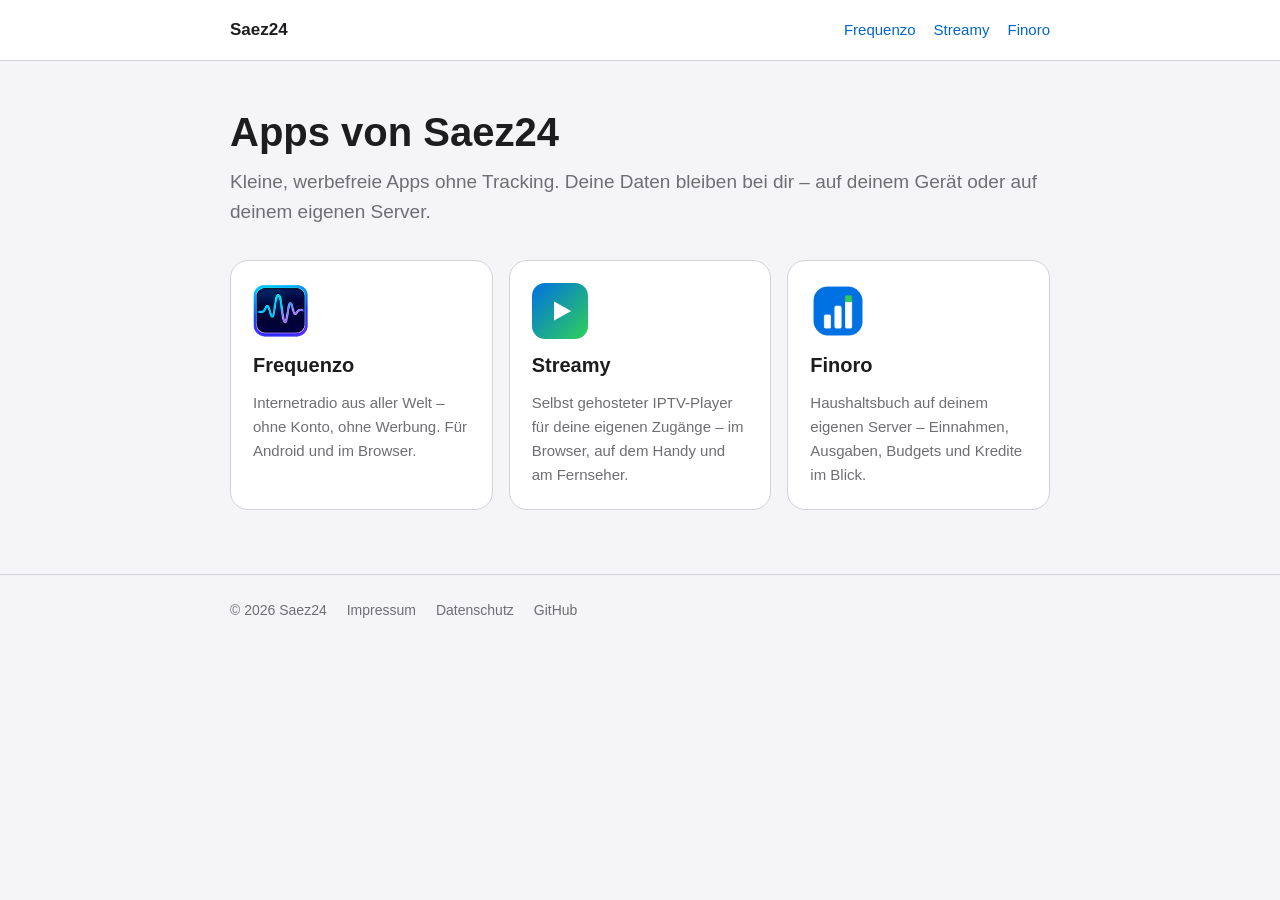
==== index.html @ 56d52c84 "feat: Website mit Frequenzo, Streamy und Finoro Startseite, App-Seiten, Datenschutz (Frequenzo volls" ====
<!doctype html>
<html lang="de">
<head>
  <meta charset="utf-8">
  <meta name="viewport" content="width=device-width, initial-scale=1">
  <title>Saez24 – Apps</title>
  <meta name="description" content="Frequenzo, Streamy und Finoro – Apps von Saez24: Infos, Downloads und Datenschutz.">
  <link rel="stylesheet" href="/assets/style.css">
</head>
<body>
  <header class="site">
    <div class="wrap">
      <a class="brand" href="/">Saez24</a>
      <nav><a href="/frequenzo/">Frequenzo</a><a href="/streamy/">Streamy</a><a href="/finoro/">Finoro</a></nav>
    </div>
  </header>
  <main>
    <div class="wrap">
      <h1>Apps von Saez24</h1>
      <p class="lead">Kleine, werbefreie Apps ohne Tracking. Deine Daten bleiben bei dir –
        auf deinem Gerät oder auf deinem eigenen Server.</p>
      <div class="apps">
        <a class="card" href="/frequenzo/">
          <img src="/assets/frequenzo.png" alt="">
          <h2>Frequenzo</h2>
          <p>Internetradio aus aller Welt – ohne Konto, ohne Werbung. Für Android und im Browser.</p>
        </a>
        <a class="card" href="/streamy/">
          <img src="/assets/streamy.png" alt="">
          <h2>Streamy</h2>
          <p>Selbst gehosteter IPTV-Player für deine eigenen Zugänge – im Browser, auf dem Handy und am Fernseher.</p>
        </a>
        <a class="card" href="/finoro/">
          <img src="/assets/finoro.png" alt="">
          <h2>Finoro</h2>
          <p>Haushaltsbuch auf deinem eigenen Server – Einnahmen, Ausgaben, Budgets und Kredite im Blick.</p>
        </a>
      </div>
    </div>
  </main>
  <footer class="site">
    <div class="wrap">
      <span>© 2026 Saez24</span>
      <a href="/impressum.html">Impressum</a>
      <a href="/datenschutz.html">Datenschutz</a>
      <a href="https://github.com/Saez24">GitHub</a>
    </div>
  </footer>
</body>
</html>
---- assets/style.css ----
/* saez24.github.io — gemeinsames Layout. Keine externen Schriften oder Skripte:
   Systemschrift, alles lokal (siehe datenschutz.html). */

:root {
  color-scheme: light dark;
  --bg: #f5f5f7;
  --surface: #ffffff;
  --text: #1d1d1f;
  --muted: #6e6e73;
  --border: #d2d2d7;
  --accent: #0066cc;
  --radius: 18px;
}

@media (prefers-color-scheme: dark) {
  :root {
    --bg: #0e0e12;
    --surface: #1c1c21;
    --text: #f5f5f7;
    --muted: #a1a1a6;
    --border: #2e2e35;
    --accent: #4da3ff;
  }
}

* { box-sizing: border-box; }

html { -webkit-text-size-adjust: 100%; }

body {
  margin: 0;
  background: var(--bg);
  color: var(--text);
  font: 17px/1.6 -apple-system, BlinkMacSystemFont, "Segoe UI", Roboto, "Helvetica Neue", Arial, sans-serif;
}

a { color: var(--accent); text-decoration: none; }
a:hover { text-decoration: underline; }

.wrap { max-width: 860px; margin: 0 auto; padding: 0 20px; }

header.site {
  border-bottom: 1px solid var(--border);
  background: var(--surface);
}
header.site .wrap {
  display: flex;
  align-items: center;
  justify-content: space-between;
  gap: 16px;
  min-height: 60px;
}
header.site .brand { font-weight: 650; color: var(--text); }
header.site nav { display: flex; gap: 18px; flex-wrap: wrap; font-size: 15px; }

main { padding: 48px 0 64px; }

h1 { font-size: clamp(28px, 6vw, 40px); line-height: 1.15; margin: 0 0 12px; }
h2 { font-size: 22px; margin: 40px 0 8px; }
h3 { font-size: 18px; margin: 28px 0 6px; }
p.lead { font-size: 19px; color: var(--muted); margin: 0 0 32px; }
.muted { color: var(--muted); }
code { font-size: 0.9em; background: var(--surface); border: 1px solid var(--border); border-radius: 6px; padding: 0.05em 0.35em; }

/* App-Kacheln auf der Startseite */
.apps { display: grid; grid-template-columns: repeat(auto-fit, minmax(240px, 1fr)); gap: 16px; }
.card {
  display: flex;
  flex-direction: column;
  gap: 10px;
  padding: 22px;
  background: var(--surface);
  border: 1px solid var(--border);
  border-radius: var(--radius);
  color: var(--text);
}
a.card:hover { text-decoration: none; border-color: var(--accent); }
.card img { width: 56px; height: 56px; border-radius: 13px; }
.card h2 { margin: 0; font-size: 20px; }
.card p { margin: 0; color: var(--muted); font-size: 15px; }

/* Kopf einer App-Seite */
.app-head { display: flex; align-items: center; gap: 18px; margin-bottom: 8px; }
.app-head img { width: 72px; height: 72px; border-radius: 16px; flex: none; }
.app-head h1 { margin: 0; }

.button {
  display: inline-block;
  padding: 10px 20px;
  border-radius: 999px;
  background: var(--accent);
  color: #fff;
  font-weight: 600;
}
.button:hover { text-decoration: none; opacity: 0.9; }
.actions { display: flex; flex-wrap: wrap; gap: 12px 20px; align-items: center; margin: 8px 0 32px; }

ul { padding-left: 1.3em; }
li { margin: 4px 0; }

.note {
  padding: 14px 18px;
  background: var(--surface);
  border: 1px solid var(--border);
  border-left: 4px solid var(--accent);
  border-radius: 10px;
  margin: 24px 0;
}

/* Rechtstexte: DE/EN untereinander */
.legal { max-width: 720px; }
.legal section + section { margin-top: 56px; padding-top: 32px; border-top: 1px solid var(--border); }
.lang { font-size: 13px; letter-spacing: 0.06em; text-transform: uppercase; color: var(--muted); }

footer.site { border-top: 1px solid var(--border); padding: 24px 0 40px; font-size: 14px; color: var(--muted); }
footer.site .wrap { display: flex; flex-wrap: wrap; gap: 8px 20px; }
footer.site a { color: var(--muted); }
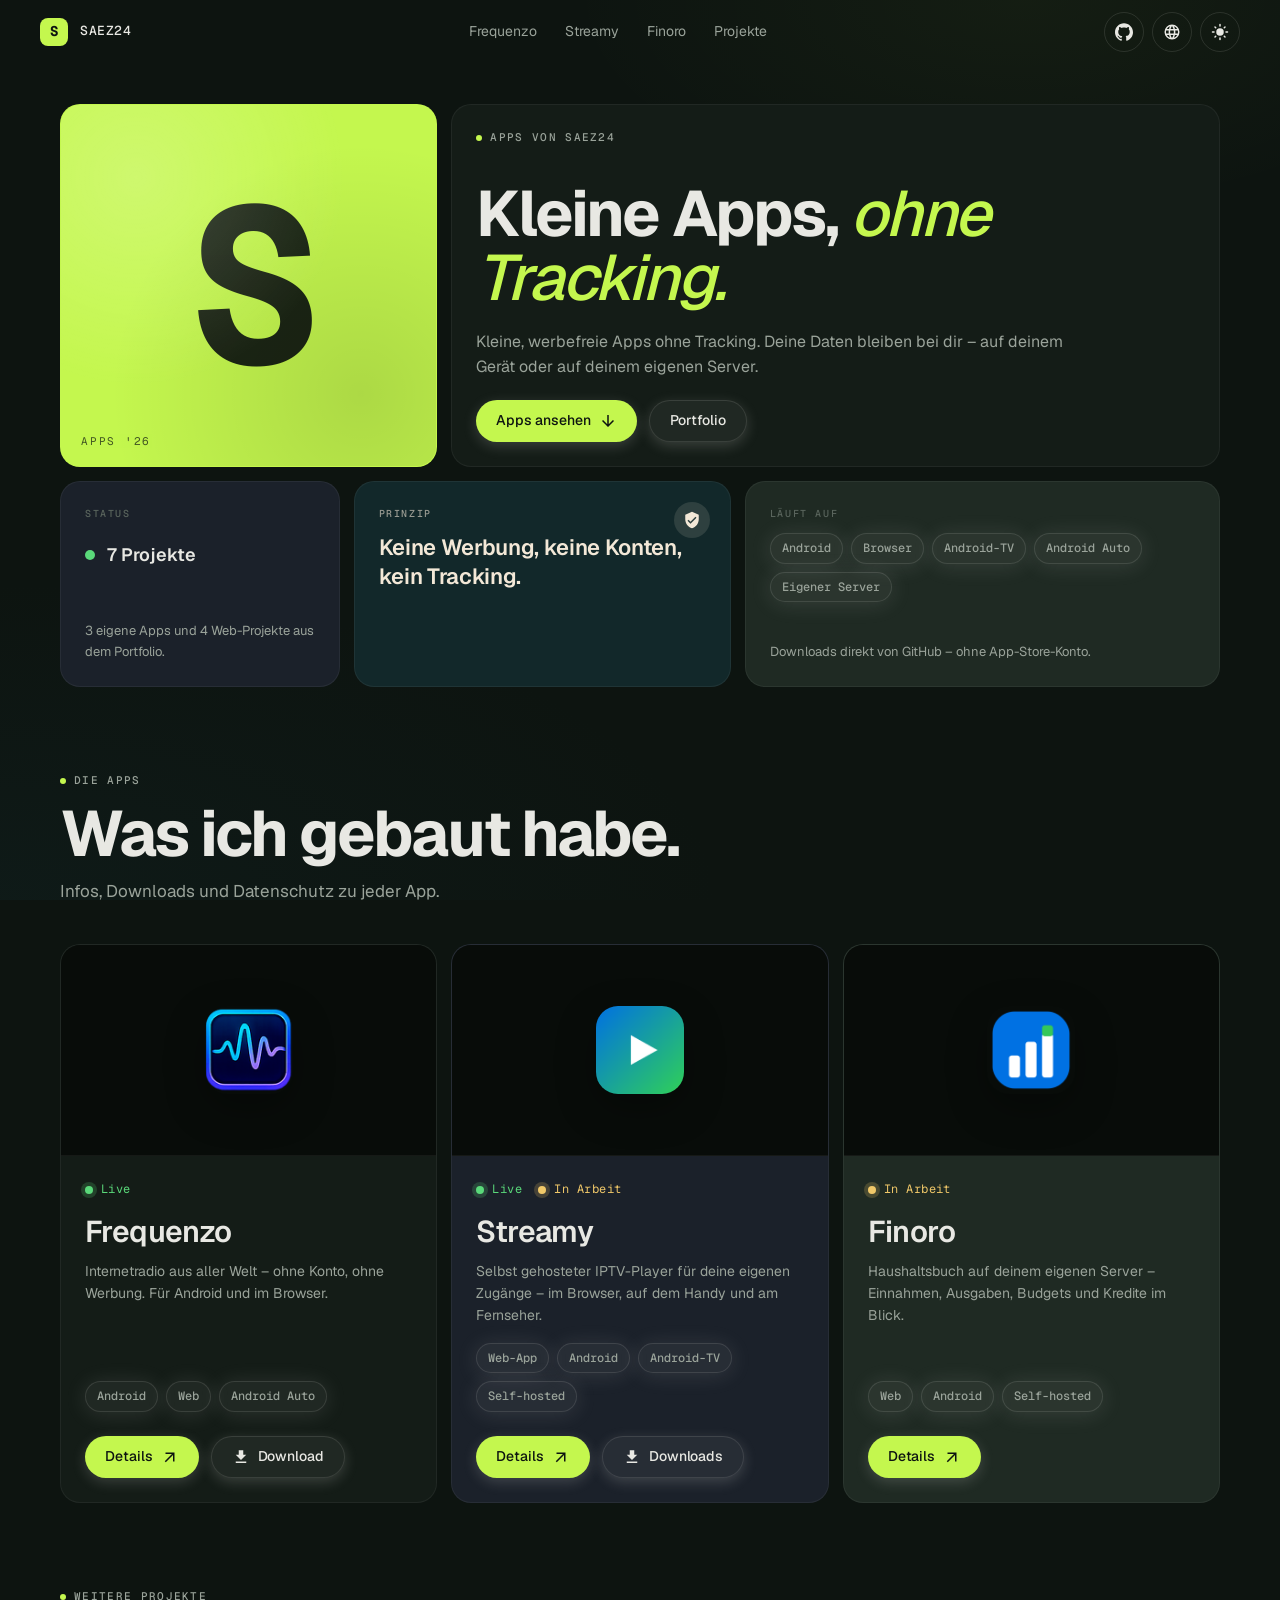
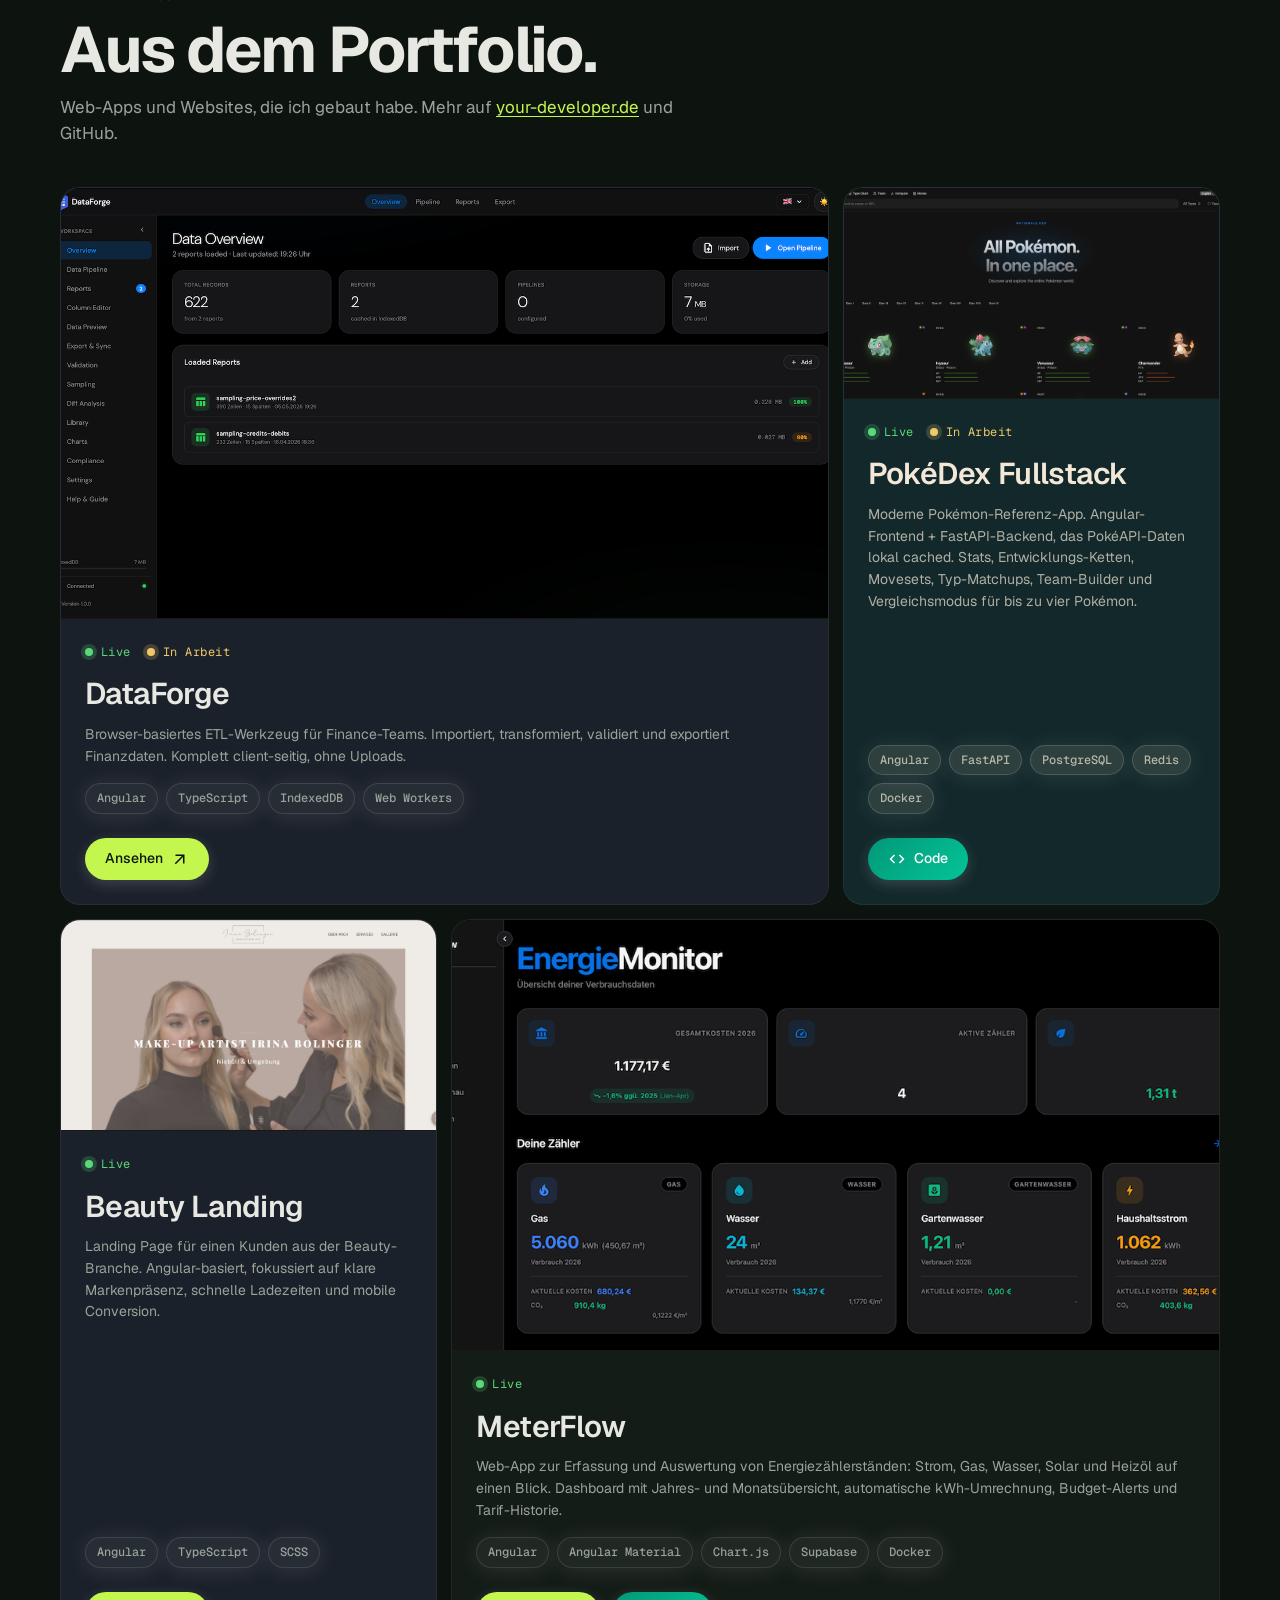
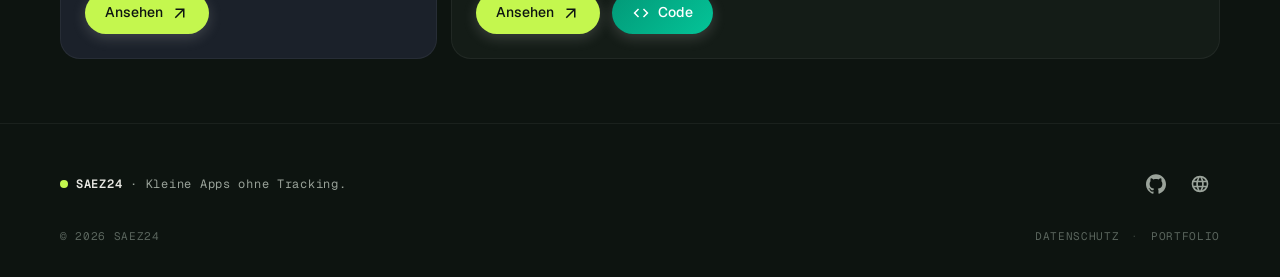
==== commit 94b09744: "feat: Design und Aufbau aus dem Portfolio übernehmen - style.css als Port des Portfolio-Designs (Ben" ====
--- a/index.html
+++ b/index.html
@@ -4,46 +4,202 @@
   <meta charset="utf-8">
   <meta name="viewport" content="width=device-width, initial-scale=1">
   <title>Saez24 – Apps</title>
-  <meta name="description" content="Frequenzo, Streamy und Finoro – Apps von Saez24: Infos, Downloads und Datenschutz.">
+  <meta name="description" content="Frequenzo, Streamy und Finoro – Apps von Saez24: Infos, Downloads und Datenschutz. Dazu weitere Projekte aus dem Portfolio.">
+  <meta name="theme-color" content="#0d1410">
+  <link rel="preload" href="/assets/fonts/geist-variable.woff2" as="font" type="font/woff2" crossorigin>
   <link rel="stylesheet" href="/assets/style.css">
+  <script src="/assets/site.js"></script>
 </head>
 <body>
-  <header class="site">
-    <div class="wrap">
-      <a class="brand" href="/">Saez24</a>
-      <nav><a href="/frequenzo/">Frequenzo</a><a href="/streamy/">Streamy</a><a href="/finoro/">Finoro</a></nav>
+  <a class="skip-link" href="#main">Zum Inhalt springen</a>
+  <nav class="nav" aria-label="Hauptnavigation">
+    <div class="nav__inner">
+      <a class="nav__logo" href="/" aria-label="Saez24, Startseite">
+        <span class="nav__logo-mark" aria-hidden="true">S</span>
+        <span class="nav__logo-text">Saez24</span>
+      </a>
+      <div class="nav__links"><a class="nav__link" href="/frequenzo/">Frequenzo</a><a class="nav__link" href="/streamy/">Streamy</a><a class="nav__link" href="/finoro/">Finoro</a><a class="nav__link" href="/#projekte">Projekte</a></div>
+      <div class="nav__actions">
+        <a class="nav__icon-btn nav__ext" href="https://github.com/Saez24" aria-label="GitHub" title="GitHub"><svg class="icon" viewBox="0 0 24 24" aria-hidden="true"><path d="M12 .297c-6.63 0-12 5.373-12 12 0 5.303 3.438 9.8 8.205 11.385.6.113.82-.258.82-.577 0-.285-.01-1.04-.015-2.04-3.338.724-4.042-1.61-4.042-1.61-.546-1.387-1.333-1.756-1.333-1.756-1.089-.745.083-.729.083-.729 1.205.084 1.838 1.236 1.838 1.236 1.07 1.835 2.809 1.305 3.495.998.108-.776.417-1.305.76-1.605-2.665-.3-5.466-1.332-5.466-5.93 0-1.31.467-2.38 1.235-3.22-.135-.303-.54-1.523.105-3.176 0 0 1.005-.322 3.3 1.23.96-.267 1.98-.4 3-.405 1.02.005 2.04.138 3 .405 2.28-1.552 3.285-1.23 3.285-1.23.645 1.653.24 2.873.12 3.176.765.84 1.23 1.91 1.23 3.22 0 4.61-2.805 5.625-5.475 5.92.42.36.81 1.096.81 2.22 0 1.606-.015 2.896-.015 3.286 0 .315.21.69.825.57C20.565 22.092 24 17.592 24 12.297c0-6.627-5.373-12-12-12"/></svg></a>
+        <a class="nav__icon-btn nav__ext" href="https://your-developer.de/" aria-label="Portfolio" title="Portfolio"><svg class="icon" viewBox="0 0 24 24" aria-hidden="true"><path d="M12 2a10 10 0 1 0 0 20 10 10 0 0 0 0-20zm6.93 6h-2.95a15.65 15.65 0 0 0-1.38-3.56A8.03 8.03 0 0 1 18.93 8zM12 4.04c.83 1.2 1.48 2.53 1.91 3.96h-3.82c.43-1.43 1.08-2.76 1.91-3.96zM4.26 14A8.2 8.2 0 0 1 4 12c0-.69.1-1.36.26-2h3.38a16.5 16.5 0 0 0 0 4H4.26zm.82 2h2.95c.32 1.25.78 2.45 1.38 3.56A7.99 7.99 0 0 1 5.08 16zm2.95-8H5.08a7.99 7.99 0 0 1 4.33-3.56A15.65 15.65 0 0 0 8.03 8zM12 19.96c-.83-1.2-1.48-2.53-1.91-3.96h3.82c-.43 1.43-1.08 2.76-1.91 3.96zM14.34 14H9.66a14.7 14.7 0 0 1 0-4h4.68a14.7 14.7 0 0 1 0 4zm.25 5.56c.6-1.11 1.06-2.31 1.38-3.56h2.95a8.03 8.03 0 0 1-4.33 3.56zM16.36 14a16.5 16.5 0 0 0 0-4h3.38a8.2 8.2 0 0 1 0 4h-3.38z"/></svg></a>
+        <button class="nav__icon-btn nav__theme" type="button" aria-label="Design wechseln"><svg class="icon icon--sun" viewBox="0 0 24 24" aria-hidden="true"><path d="M12 7a5 5 0 1 0 0 10 5 5 0 0 0 0-10zM2 13h2a1 1 0 0 0 0-2H2a1 1 0 0 0 0 2zm18 0h2a1 1 0 0 0 0-2h-2a1 1 0 0 0 0 2zM11 2v2a1 1 0 0 0 2 0V2a1 1 0 0 0-2 0zm0 18v2a1 1 0 0 0 2 0v-2a1 1 0 0 0-2 0zM5.99 4.58a1 1 0 0 0-1.41 1.41l1.06 1.06a1 1 0 0 0 1.41-1.41L5.99 4.58zm12.37 12.37a1 1 0 0 0-1.41 1.41l1.06 1.06a1 1 0 0 0 1.41-1.41l-1.06-1.06zm1.06-10.96a1 1 0 0 0-1.41-1.41l-1.06 1.06a1 1 0 0 0 1.41 1.41l1.06-1.06zM7.05 18.36a1 1 0 0 0-1.41-1.41l-1.06 1.06a1 1 0 0 0 1.41 1.41l1.06-1.06z"/></svg><svg class="icon icon--moon" viewBox="0 0 24 24" aria-hidden="true"><path d="M12 3a9 9 0 1 0 9 9c0-.46-.04-.92-.1-1.36a5.39 5.39 0 0 1-4.4 2.26 5.4 5.4 0 0 1-3.14-9.8c-.44-.06-.9-.1-1.36-.1z"/></svg></button>
+        <button class="nav__icon-btn nav__hamburger" type="button" aria-label="Navigation öffnen" aria-expanded="false" aria-controls="nav-drawer"><svg class="icon icon--menu" viewBox="0 0 24 24" aria-hidden="true"><path d="M3 18h18v-2H3v2zm0-5h18v-2H3v2zm0-7v2h18V6H3z"/></svg><svg class="icon icon--close" viewBox="0 0 24 24" aria-hidden="true"><path d="M19 6.41 17.59 5 12 10.59 6.41 5 5 6.41 10.59 12 5 17.59 6.41 19 12 13.41 17.59 19 19 17.59 13.41 12z"/></svg></button>
+      </div>
     </div>
-  </header>
-  <main>
-    <div class="wrap">
-      <h1>Apps von Saez24</h1>
-      <p class="lead">Kleine, werbefreie Apps ohne Tracking. Deine Daten bleiben bei dir –
-        auf deinem Gerät oder auf deinem eigenen Server.</p>
-      <div class="apps">
-        <a class="card" href="/frequenzo/">
-          <img src="/assets/frequenzo.png" alt="">
-          <h2>Frequenzo</h2>
-          <p>Internetradio aus aller Welt – ohne Konto, ohne Werbung. Für Android und im Browser.</p>
-        </a>
-        <a class="card" href="/streamy/">
-          <img src="/assets/streamy.png" alt="">
-          <h2>Streamy</h2>
-          <p>Selbst gehosteter IPTV-Player für deine eigenen Zugänge – im Browser, auf dem Handy und am Fernseher.</p>
-        </a>
-        <a class="card" href="/finoro/">
-          <img src="/assets/finoro.png" alt="">
-          <h2>Finoro</h2>
-          <p>Haushaltsbuch auf deinem eigenen Server – Einnahmen, Ausgaben, Budgets und Kredite im Blick.</p>
-        </a>
-      </div>
+    <div class="nav__drawer" id="nav-drawer" hidden>
+      <a class="nav__link" href="/frequenzo/">Frequenzo</a><a class="nav__link" href="/streamy/">Streamy</a><a class="nav__link" href="/finoro/">Finoro</a><a class="nav__link" href="/#projekte">Projekte</a>
+      <a class="nav__link" href="https://github.com/Saez24">GitHub</a>
+      <a class="nav__link" href="https://your-developer.de/">Portfolio</a>
     </div>
+  </nav>
+  <main id="main">
+    <section class="page" aria-label="Einleitung">
+      <div class="container">
+        <div class="bento hero__bento">
+          <article class="tile tile--accent hero-avatar col-4 row-3" aria-hidden="true">
+            <div class="hero-avatar__mark">S</div>
+            <div class="hero-avatar__corner">Apps '26</div>
+          </article>
+          <article class="tile hero-intro col-8 row-3">
+            <span class="eyebrow">Apps von Saez24</span>
+            <h1 class="display hero-intro__title">Kleine Apps, <span class="hero-intro__accent">ohne Tracking.</span></h1>
+            <p class="hero-intro__sub">Kleine, werbefreie Apps ohne Tracking. Deine Daten bleiben bei dir –
+              auf deinem Gerät oder auf deinem eigenen Server.</p>
+            <div class="actions">
+              <a class="btn btn--primary" href="#apps">Apps ansehen<svg class="icon" viewBox="0 0 24 24" aria-hidden="true"><path d="M20 12l-1.41-1.41L13 16.17V4h-2v12.17l-5.58-5.59L4 12l8 8 8-8z"/></svg></a>
+              <a class="btn btn--ghost" href="https://your-developer.de/">Portfolio</a>
+            </div>
+          </article>
+          <article class="tile tile--sage col-3 row-2">
+            <span class="tile__label">Status</span>
+            <div class="hero-status">
+              <span class="pulse-dot" aria-hidden="true"></span>
+              <span class="hero-status__text">7 Projekte</span>
+            </div>
+            <p class="hero-hint">3 eigene Apps und 4 Web-Projekte aus dem Portfolio.</p>
+          </article>
+          <article class="tile tile--warm col-4 row-2">
+            <span class="tile__label">Prinzip</span>
+            <p class="tile__value">Keine Werbung, keine Konten, kein Tracking.</p>
+            <div class="tile__corner" aria-hidden="true"><svg class="icon" viewBox="0 0 24 24" aria-hidden="true"><path d="M12 1 3 5v6c0 5.55 3.84 10.74 9 12 5.16-1.26 9-6.45 9-12V5l-9-4zm-2 16-4-4 1.41-1.41L10 14.17l6.59-6.59L18 9l-8 8z"/></svg></div>
+          </article>
+          <article class="tile tile--strong col-5 row-2 md-full">
+            <span class="tile__label">Läuft auf</span>
+            <ul class="chips" role="list">
+              <li class="chip">Android</li><li class="chip">Browser</li><li class="chip">Android-TV</li>
+              <li class="chip">Android Auto</li><li class="chip">Eigener Server</li>
+            </ul>
+            <p class="hero-hint">Downloads direkt von GitHub – ohne App-Store-Konto.</p>
+          </article>
+        </div>
+      </div>
+    </section>
+
+    <section id="apps" class="section">
+      <div class="container">
+        <header class="section__head">
+          <span class="eyebrow">Die Apps</span>
+          <h2 class="display">Was ich gebaut habe.</h2>
+          <p class="section__sub">Infos, Downloads und Datenschutz zu jeder App.</p>
+        </header>
+        <div class="bento">
+        <article class="tile project-tile col-4 row-3">
+          <div class="project-tile__visual"><img src="/assets/frequenzo.png" alt="" width="88" height="88"></div>
+          <div class="project-tile__statuses"><span class="status-dot status-dot--live">Live</span></div>
+          <div class="project-tile__body">
+            <h3 class="title project-tile__title"><a href="/frequenzo/">Frequenzo</a></h3>
+            <p class="project-tile__desc">Internetradio aus aller Welt – ohne Konto, ohne Werbung. Für Android und im Browser.</p>
+          </div>
+          <ul class="chips" role="list"><li class="chip">Android</li><li class="chip">Web</li><li class="chip">Android Auto</li></ul>
+          <div class="actions">
+            <a class="btn btn--primary" href="/frequenzo/">Details<svg class="icon" viewBox="0 0 24 24" aria-hidden="true"><path d="M6 6v2h8.59L5 17.59 6.41 19 16 9.41V18h2V6z"/></svg></a>
+            <a class="btn btn--ghost" href="https://github.com/Saez24/Frequenzo-App/releases/latest"><svg class="icon" viewBox="0 0 24 24" aria-hidden="true"><path d="M5 20h14v-2H5v2zM19 9h-4V3H9v6H5l7 7 7-7z"/></svg>Download</a>
+          </div>
+        </article>
+        <article class="tile project-tile col-4 row-3 tile--sage">
+          <div class="project-tile__visual"><img src="/assets/streamy.png" alt="" width="88" height="88"></div>
+          <div class="project-tile__statuses"><span class="status-dot status-dot--live">Live</span><span class="status-dot status-dot--progress">In Arbeit</span></div>
+          <div class="project-tile__body">
+            <h3 class="title project-tile__title"><a href="/streamy/">Streamy</a></h3>
+            <p class="project-tile__desc">Selbst gehosteter IPTV-Player für deine eigenen Zugänge – im Browser, auf dem Handy und am Fernseher.</p>
+          </div>
+          <ul class="chips" role="list"><li class="chip">Web-App</li><li class="chip">Android</li><li class="chip">Android-TV</li><li class="chip">Self-hosted</li></ul>
+          <div class="actions">
+            <a class="btn btn--primary" href="/streamy/">Details<svg class="icon" viewBox="0 0 24 24" aria-hidden="true"><path d="M6 6v2h8.59L5 17.59 6.41 19 16 9.41V18h2V6z"/></svg></a>
+            <a class="btn btn--ghost" href="https://github.com/Saez24/Streamy-App/releases"><svg class="icon" viewBox="0 0 24 24" aria-hidden="true"><path d="M5 20h14v-2H5v2zM19 9h-4V3H9v6H5l7 7 7-7z"/></svg>Downloads</a>
+          </div>
+        </article>
+        <article class="tile project-tile col-4 row-3 tile--strong">
+          <div class="project-tile__visual"><img src="/assets/finoro.png" alt="" width="88" height="88"></div>
+          <div class="project-tile__statuses"><span class="status-dot status-dot--progress">In Arbeit</span></div>
+          <div class="project-tile__body">
+            <h3 class="title project-tile__title"><a href="/finoro/">Finoro</a></h3>
+            <p class="project-tile__desc">Haushaltsbuch auf deinem eigenen Server – Einnahmen, Ausgaben, Budgets und Kredite im Blick.</p>
+          </div>
+          <ul class="chips" role="list"><li class="chip">Web</li><li class="chip">Android</li><li class="chip">Self-hosted</li></ul>
+          <div class="actions">
+            <a class="btn btn--primary" href="/finoro/">Details<svg class="icon" viewBox="0 0 24 24" aria-hidden="true"><path d="M6 6v2h8.59L5 17.59 6.41 19 16 9.41V18h2V6z"/></svg></a>
+            
+          </div>
+        </article>
+        </div>
+      </div>
+    </section>
+
+    <section id="projekte" class="section">
+      <div class="container">
+        <header class="section__head">
+          <span class="eyebrow">Weitere Projekte</span>
+          <h2 class="display">Aus dem Portfolio.</h2>
+          <p class="section__sub">Web-Apps und Websites, die ich gebaut habe. Mehr auf
+            <a class="link" href="https://your-developer.de/">your-developer.de</a> und GitHub.</p>
+        </header>
+        <div class="bento">
+        <article class="tile project-tile col-8 row-3 tile--sage">
+          <div class="project-tile__visual project-tile__visual--shot"><img src="/assets/projects/dataforge.png" alt="Screenshot von DataForge" loading="lazy"></div>
+          <div class="project-tile__statuses"><span class="status-dot status-dot--live">Live</span><span class="status-dot status-dot--progress">In Arbeit</span></div>
+          <div class="project-tile__body">
+            <h3 class="title project-tile__title"><a href="https://dataforge.your-developer.de">DataForge</a></h3>
+            <p class="project-tile__desc">Browser-basiertes ETL-Werkzeug für Finance-Teams. Importiert, transformiert, validiert und exportiert Finanzdaten. Komplett client-seitig, ohne Uploads.</p>
+          </div>
+          <ul class="chips" role="list"><li class="chip">Angular</li><li class="chip">TypeScript</li><li class="chip">IndexedDB</li><li class="chip">Web Workers</li></ul>
+          <div class="actions"><a class="btn btn--primary" href="https://dataforge.your-developer.de">Ansehen<svg class="icon" viewBox="0 0 24 24" aria-hidden="true"><path d="M6 6v2h8.59L5 17.59 6.41 19 16 9.41V18h2V6z"/></svg></a></div>
+        </article>
+        <article class="tile project-tile col-4 row-3 tile--warm">
+          <div class="project-tile__visual project-tile__visual--shot"><img src="/assets/projects/pokedex.png" alt="Screenshot von PokéDex Fullstack" loading="lazy"></div>
+          <div class="project-tile__statuses"><span class="status-dot status-dot--live">Live</span><span class="status-dot status-dot--progress">In Arbeit</span></div>
+          <div class="project-tile__body">
+            <h3 class="title project-tile__title"><a href="https://github.com/Saez24/PokeDex_Full">PokéDex Fullstack</a></h3>
+            <p class="project-tile__desc">Moderne Pokémon-Referenz-App. Angular-Frontend + FastAPI-Backend, das PokéAPI-Daten lokal cached. Stats, Entwicklungs-Ketten, Movesets, Typ-Matchups, Team-Builder und Vergleichsmodus für bis zu vier Pokémon.</p>
+          </div>
+          <ul class="chips" role="list"><li class="chip">Angular</li><li class="chip">FastAPI</li><li class="chip">PostgreSQL</li><li class="chip">Redis</li><li class="chip">Docker</li></ul>
+          <div class="actions"><a class="btn btn--code" href="https://github.com/Saez24/PokeDex_Full"><svg class="icon" viewBox="0 0 24 24" aria-hidden="true"><path d="M9.4 16.6 4.8 12l4.6-4.6L8 6l-6 6 6 6 1.4-1.4zm5.2 0 4.6-4.6-4.6-4.6L16 6l6 6-6 6-1.4-1.4z"/></svg>Code</a></div>
+        </article>
+        <article class="tile project-tile col-4 row-3 tile--sage">
+          <div class="project-tile__visual project-tile__visual--shot"><img src="/assets/projects/beauty-landing.png" alt="Screenshot von Beauty Landing" loading="lazy"></div>
+          <div class="project-tile__statuses"><span class="status-dot status-dot--live">Live</span></div>
+          <div class="project-tile__body">
+            <h3 class="title project-tile__title"><a href="https://makeupartist-irinabolinger.de/">Beauty Landing</a></h3>
+            <p class="project-tile__desc">Landing Page für einen Kunden aus der Beauty-Branche. Angular-basiert, fokussiert auf klare Markenpräsenz, schnelle Ladezeiten und mobile Conversion.</p>
+          </div>
+          <ul class="chips" role="list"><li class="chip">Angular</li><li class="chip">TypeScript</li><li class="chip">SCSS</li></ul>
+          <div class="actions"><a class="btn btn--primary" href="https://makeupartist-irinabolinger.de/">Ansehen<svg class="icon" viewBox="0 0 24 24" aria-hidden="true"><path d="M6 6v2h8.59L5 17.59 6.41 19 16 9.41V18h2V6z"/></svg></a></div>
+        </article>
+        <article class="tile project-tile col-8 row-3">
+          <div class="project-tile__visual project-tile__visual--shot"><img src="/assets/projects/meterflow.png" alt="Screenshot von MeterFlow" loading="lazy"></div>
+          <div class="project-tile__statuses"><span class="status-dot status-dot--live">Live</span></div>
+          <div class="project-tile__body">
+            <h3 class="title project-tile__title"><a href="https://meterflow.your-developer.de/">MeterFlow</a></h3>
+            <p class="project-tile__desc">Web-App zur Erfassung und Auswertung von Energiezählerständen: Strom, Gas, Wasser, Solar und Heizöl auf einen Blick. Dashboard mit Jahres- und Monatsübersicht, automatische kWh-Umrechnung, Budget-Alerts und Tarif-Historie.</p>
+          </div>
+          <ul class="chips" role="list"><li class="chip">Angular</li><li class="chip">Angular Material</li><li class="chip">Chart.js</li><li class="chip">Supabase</li><li class="chip">Docker</li></ul>
+          <div class="actions"><a class="btn btn--primary" href="https://meterflow.your-developer.de/">Ansehen<svg class="icon" viewBox="0 0 24 24" aria-hidden="true"><path d="M6 6v2h8.59L5 17.59 6.41 19 16 9.41V18h2V6z"/></svg></a><a class="btn btn--code" href="https://github.com/Saez24/MeterFlow"><svg class="icon" viewBox="0 0 24 24" aria-hidden="true"><path d="M9.4 16.6 4.8 12l4.6-4.6L8 6l-6 6 6 6 1.4-1.4zm5.2 0 4.6-4.6-4.6-4.6L16 6l6 6-6 6-1.4-1.4z"/></svg>Code</a></div>
+        </article>
+        </div>
+      </div>
+    </section>
   </main>
-  <footer class="site">
-    <div class="wrap">
-      <span>© 2026 Saez24</span>
-      <a href="/impressum.html">Impressum</a>
-      <a href="/datenschutz.html">Datenschutz</a>
-      <a href="https://github.com/Saez24">GitHub</a>
+  <footer class="footer">
+    <div class="container">
+      <div class="footer__content">
+        <div class="footer__brand">
+          <span class="footer__logo-dot" aria-hidden="true"></span>
+          <span class="footer__brand-name">Saez24</span>
+          <span>· Kleine Apps ohne Tracking.</span>
+        </div>
+        <div class="footer__channels">
+          <a class="footer__channel" href="https://github.com/Saez24" aria-label="GitHub" title="GitHub"><svg class="icon" viewBox="0 0 24 24" aria-hidden="true"><path d="M12 .297c-6.63 0-12 5.373-12 12 0 5.303 3.438 9.8 8.205 11.385.6.113.82-.258.82-.577 0-.285-.01-1.04-.015-2.04-3.338.724-4.042-1.61-4.042-1.61-.546-1.387-1.333-1.756-1.333-1.756-1.089-.745.083-.729.083-.729 1.205.084 1.838 1.236 1.838 1.236 1.07 1.835 2.809 1.305 3.495.998.108-.776.417-1.305.76-1.605-2.665-.3-5.466-1.332-5.466-5.93 0-1.31.467-2.38 1.235-3.22-.135-.303-.54-1.523.105-3.176 0 0 1.005-.322 3.3 1.23.96-.267 1.98-.4 3-.405 1.02.005 2.04.138 3 .405 2.28-1.552 3.285-1.23 3.285-1.23.645 1.653.24 2.873.12 3.176.765.84 1.23 1.91 1.23 3.22 0 4.61-2.805 5.625-5.475 5.92.42.36.81 1.096.81 2.22 0 1.606-.015 2.896-.015 3.286 0 .315.21.69.825.57C20.565 22.092 24 17.592 24 12.297c0-6.627-5.373-12-12-12"/></svg></a>
+          <a class="footer__channel" href="https://your-developer.de/" aria-label="Portfolio" title="Portfolio"><svg class="icon" viewBox="0 0 24 24" aria-hidden="true"><path d="M12 2a10 10 0 1 0 0 20 10 10 0 0 0 0-20zm6.93 6h-2.95a15.65 15.65 0 0 0-1.38-3.56A8.03 8.03 0 0 1 18.93 8zM12 4.04c.83 1.2 1.48 2.53 1.91 3.96h-3.82c.43-1.43 1.08-2.76 1.91-3.96zM4.26 14A8.2 8.2 0 0 1 4 12c0-.69.1-1.36.26-2h3.38a16.5 16.5 0 0 0 0 4H4.26zm.82 2h2.95c.32 1.25.78 2.45 1.38 3.56A7.99 7.99 0 0 1 5.08 16zm2.95-8H5.08a7.99 7.99 0 0 1 4.33-3.56A15.65 15.65 0 0 0 8.03 8zM12 19.96c-.83-1.2-1.48-2.53-1.91-3.96h3.82c-.43 1.43-1.08 2.76-1.91 3.96zM14.34 14H9.66a14.7 14.7 0 0 1 0-4h4.68a14.7 14.7 0 0 1 0 4zm.25 5.56c.6-1.11 1.06-2.31 1.38-3.56h2.95a8.03 8.03 0 0 1-4.33 3.56zM16.36 14a16.5 16.5 0 0 0 0-4h3.38a8.2 8.2 0 0 1 0 4h-3.38z"/></svg></a>
+        </div>
+      </div>
+      <div class="footer__bottom">
+        <span>© 2026 Saez24</span>
+        <nav class="footer__legal" aria-label="Rechtliches">
+          <a href="/datenschutz.html">Datenschutz</a>
+          <span class="footer__sep" aria-hidden="true">·</span>
+          <a href="https://your-developer.de/">Portfolio</a>
+        </nav>
+      </div>
     </div>
   </footer>
 </body>
--- a/assets/style.css
+++ b/assets/style.css
@@ -1,117 +1,1190 @@
-/* saez24.github.io — gemeinsames Layout. Keine externen Schriften oder Skripte:
-   Systemschrift, alles lokal (siehe datenschutz.html). */
-
+/* saez24.github.io — Design aus dem Portfolio (your-developer.de) übernommen:
+   „Forest / Bento“, Geist + Geist Mono, Lime-Akzent. Reines CSS, alles lokal
+   (Schriften unter /assets/fonts, siehe datenschutz.html). */
+
+/* ─── Lokale Schriften ───────────────────────────────────── */
+@font-face {
+  font-family: 'Geist';
+  font-style: normal;
+  font-weight: 100 900;
+  font-display: swap;
+  src: url('/assets/fonts/geist-variable.woff2') format('woff2');
+}
+
+@font-face {
+  font-family: 'Geist Mono';
+  font-style: normal;
+  font-weight: 100 900;
+  font-display: swap;
+  src: url('/assets/fonts/geist-mono-variable.woff2') format('woff2');
+}
+
+/* ─── Tokens — Dunkel (Standard) ─────────────────────────── */
+:root,
+[data-theme='dark'] {
+  color-scheme: dark;
+
+  --color-bg: #0d1410;
+  --color-bg-deep: #080c09;
+  --color-tile: #141c17;
+  --color-tile-2: #1b212a;
+  --color-tile-warm: #12282a;
+  --color-tile-strong: #1f2a23;
+
+  --color-ink: #e8e8e3;
+  --color-ink-2: #9aa39a;
+  --color-ink-3: #5a655d;
+
+  --color-accent: #c4f74e;
+  --color-accent-soft: rgba(196, 247, 78, 0.14);
+  --color-accent-edge: rgba(196, 247, 78, 0.32);
+  --color-accent-ink: #0d1410;
+
+  --border-soft: rgba(232, 232, 227, 0.06);
+  --border-edge: rgba(232, 232, 227, 0.12);
+  --border-strong: rgba(232, 232, 227, 0.22);
+
+  --color-live: #5ad97a;
+  --color-progress: #f0c869;
+  --color-soon: #8a8f86;
+
+  --color-nav-bg: rgba(13, 20, 16, 0.78);
+
+  --color-warm-ink: #f3e8d7;
+  --color-warm-ink-2: rgba(243, 232, 215, 0.7);
+  --color-warm-ink-3: rgba(243, 232, 215, 0.6);
+  --color-warm-surface: rgba(243, 232, 215, 0.12);
+  --color-warm-border: rgba(243, 232, 215, 0.16);
+
+  --avatar-highlight: rgba(255, 255, 255, 0.18);
+  --avatar-shadow: rgba(0, 0, 0, 0.12);
+
+  --btn-ghost-bg: rgba(232, 232, 227, 0.06);
+  --btn-shadow: 0 4px 14px rgba(232, 232, 227, 0.18);
+  --btn-shadow-hover: 0 6px 22px rgba(232, 232, 227, 0.32);
+
+  --chip-shadow: 0 2px 22px rgba(232, 232, 227, 0.12);
+}
+
+/* ─── Hell (Creme) ───────────────────────────────────────── */
+[data-theme='light'] {
+  color-scheme: light;
+
+  --color-bg: #f4f1ea;
+  --color-bg-deep: #ebe7dd;
+  --color-tile: #ffffff;
+  --color-tile-2: #f3faf8;
+  --color-tile-warm: #eff0f3;
+  --color-tile-strong: #f4f7fa;
+
+  --color-ink: #1a2018;
+  --color-ink-2: #5d6359;
+  --color-ink-3: #9aa094;
+
+  --color-accent: #4a7a18;
+  --color-accent-soft: rgba(74, 122, 24, 0.12);
+  --color-accent-edge: rgba(74, 122, 24, 0.3);
+  --color-accent-ink: #ffffff;
+
+  --border-soft: rgba(26, 32, 24, 0.06);
+  --border-edge: rgba(26, 32, 24, 0.12);
+  --border-strong: rgba(26, 32, 24, 0.22);
+
+  --color-live: #2e8b3f;
+  --color-progress: #a76a00;
+  --color-soon: #7a7f74;
+
+  --color-nav-bg: rgba(244, 241, 234, 0.78);
+
+  --color-warm-ink: #1a2018;
+  --color-warm-ink-2: rgba(26, 32, 24, 0.7);
+  --color-warm-ink-3: rgba(26, 32, 24, 0.5);
+  --color-warm-surface: rgba(26, 32, 24, 0.06);
+  --color-warm-border: rgba(26, 32, 24, 0.14);
+
+  --avatar-highlight: rgba(255, 255, 255, 0.35);
+  --avatar-shadow: rgba(0, 0, 0, 0.08);
+
+  --btn-ghost-bg: #f4f7fa;
+  --btn-shadow: 0 4px 14px rgba(0, 0, 0, 0.5);
+  --btn-shadow-hover: 0 4px 14px rgba(0, 0, 0, 0.7);
+
+  --chip-shadow: 0 2px 22px rgba(0, 0, 0, 0.12);
+}
+
+/* ─── Typografie & Maße ──────────────────────────────────── */
 :root {
-  color-scheme: light dark;
-  --bg: #f5f5f7;
-  --surface: #ffffff;
-  --text: #1d1d1f;
-  --muted: #6e6e73;
-  --border: #d2d2d7;
-  --accent: #0066cc;
-  --radius: 18px;
-}
-
-@media (prefers-color-scheme: dark) {
-  :root {
-    --bg: #0e0e12;
-    --surface: #1c1c21;
-    --text: #f5f5f7;
-    --muted: #a1a1a6;
-    --border: #2e2e35;
-    --accent: #4da3ff;
+  --font: 'Geist', -apple-system, BlinkMacSystemFont, 'Segoe UI', system-ui, sans-serif;
+  --mono: 'Geist Mono', 'JetBrains Mono', 'SF Mono', monospace;
+
+  --fw-bold: 700;
+  --fw-semibold: 600;
+  --fw-medium: 500;
+  --fw-regular: 400;
+
+  --sp-1: 4px;
+  --sp-2: 8px;
+  --sp-3: 12px;
+  --sp-4: 16px;
+  --sp-5: 20px;
+  --sp-6: 24px;
+  --sp-8: 32px;
+  --sp-10: 40px;
+  --sp-12: 48px;
+  --sp-16: 64px;
+  --sp-20: 80px;
+
+  --r-tile: 20px;
+  --r-tile-sm: 14px;
+  --r-pill: 999px;
+
+  --t-fast: 0.16s ease;
+  --t-base: 0.24s cubic-bezier(0.4, 0, 0.2, 1);
+  --t-slow: 0.42s cubic-bezier(0.4, 0, 0.2, 1);
+
+  --nav-h: 64px;
+  --max-w: 1240px;
+  --tile-gap: 14px;
+}
+
+/* ─── Reset ──────────────────────────────────────────────── */
+*,
+*::before,
+*::after {
+  box-sizing: border-box;
+  margin: 0;
+  padding: 0;
+}
+
+html {
+  font-size: 16px;
+  scroll-behavior: smooth;
+  scroll-padding-top: calc(var(--nav-h) + var(--sp-4));
+  -webkit-text-size-adjust: 100%;
+}
+
+body {
+  font-family: var(--font);
+  font-size: 15px;
+  font-weight: var(--fw-regular);
+  line-height: 1.55;
+  color: var(--color-ink);
+  background: var(--color-bg);
+  background-image:
+    radial-gradient(ellipse 60% 40% at 80% 0%,
+      color-mix(in srgb, var(--color-accent) 4%, transparent) 0%, transparent 60%),
+    radial-gradient(ellipse 80% 50% at 0% 100%,
+      color-mix(in srgb, var(--color-tile-warm) 30%, transparent) 0%, transparent 70%);
+  background-attachment: fixed;
+  -webkit-font-smoothing: antialiased;
+  -moz-osx-font-smoothing: grayscale;
+  text-rendering: optimizeLegibility;
+  overflow-x: hidden;
+  transition: background-color var(--t-slow), color var(--t-slow);
+}
+
+a {
+  color: inherit;
+  text-decoration: none;
+}
+
+img,
+svg {
+  display: block;
+  max-width: 100%;
+}
+
+button {
+  font: inherit;
+  cursor: pointer;
+  border: none;
+  background: none;
+  color: inherit;
+}
+
+ul,
+ol {
+  list-style: none;
+}
+
+/* ─── A11Y ───────────────────────────────────────────────── */
+.skip-link {
+  position: fixed;
+  top: -100%;
+  left: var(--sp-4);
+  z-index: 1000;
+  padding: 10px 18px;
+  background: var(--color-accent);
+  color: var(--color-accent-ink);
+  font-weight: var(--fw-semibold);
+  font-size: 13px;
+  border-radius: var(--r-pill);
+}
+
+.skip-link:focus {
+  top: var(--sp-4);
+}
+
+*:focus-visible {
+  outline: 2px solid var(--color-accent);
+  outline-offset: 2px;
+  border-radius: 6px;
+}
+
+/* ─── Layout ─────────────────────────────────────────────── */
+.container {
+  width: 100%;
+  max-width: var(--max-w);
+  margin-inline: auto;
+  padding-inline: clamp(var(--sp-4), 4vw, var(--sp-10));
+}
+
+.page {
+  padding-top: calc(var(--nav-h) + var(--sp-10));
+}
+
+.section {
+  padding-top: var(--sp-20);
+}
+
+.section__head {
+  max-width: 720px;
+  margin-bottom: var(--sp-10);
+}
+
+.section__head .display,
+.section__head .title {
+  margin: var(--sp-3) 0;
+}
+
+.section__sub {
+  font-size: 17px;
+  line-height: 1.55;
+  color: var(--color-ink-2);
+  max-width: 56ch;
+}
+
+/* ─── Bento-Raster ───────────────────────────────────────── */
+.bento {
+  display: grid;
+  grid-template-columns: repeat(12, 1fr);
+  gap: var(--tile-gap);
+  grid-auto-rows: minmax(120px, auto);
+}
+
+.tile {
+  position: relative;
+  display: flex;
+  flex-direction: column;
+  min-width: 0;
+  padding: var(--sp-6);
+  background: var(--color-tile);
+  border: 1px solid var(--border-soft);
+  border-radius: var(--r-tile);
+  overflow: hidden;
+  transition: transform var(--t-base), border-color var(--t-base), background var(--t-base);
+}
+
+.tile--interactive:hover {
+  transform: translateY(-3px);
+  border-color: var(--border-edge);
+}
+
+.tile--sage { background: var(--color-tile-2); }
+.tile--strong { background: var(--color-tile-strong); }
+
+.tile--warm {
+  background: var(--color-tile-warm);
+  color: var(--color-warm-ink);
+}
+
+.tile--accent {
+  background: var(--color-accent);
+  color: var(--color-accent-ink);
+  border-color: transparent;
+}
+
+.tile--ink {
+  background: var(--color-bg-deep);
+  border-color: var(--border-edge);
+}
+
+.col-3 { grid-column: span 3; }
+.col-4 { grid-column: span 4; }
+.col-5 { grid-column: span 5; }
+.col-6 { grid-column: span 6; }
+.col-7 { grid-column: span 7; }
+.col-8 { grid-column: span 8; }
+.col-12 { grid-column: span 12; }
+.row-2 { grid-row: span 2; }
+.row-3 { grid-row: span 3; }
+
+@media (max-width: 900px) {
+  .bento { grid-template-columns: repeat(6, 1fr); }
+  .col-3,
+  .col-4,
+  .col-5 { grid-column: span 3; }
+  .col-6,
+  .col-7,
+  .col-8,
+  .col-12,
+  .md-full { grid-column: span 6; }
+}
+
+@media (max-width: 540px) {
+  .bento { grid-template-columns: repeat(2, 1fr); }
+  [class*='col-'] { grid-column: span 2 !important; }
+  [class*='row-'] { grid-row: span 1 !important; }
+}
+
+/* ─── Typografie ─────────────────────────────────────────── */
+.eyebrow {
+  display: inline-flex;
+  align-items: center;
+  gap: var(--sp-2);
+  font-family: var(--mono);
+  font-size: 11px;
+  font-weight: var(--fw-medium);
+  letter-spacing: 0.12em;
+  text-transform: uppercase;
+  color: var(--color-ink-2);
+}
+
+.eyebrow::before {
+  content: '';
+  width: 6px;
+  height: 6px;
+  border-radius: 50%;
+  background: var(--color-accent);
+}
+
+.display {
+  font-size: clamp(36px, 6vw, 64px);
+  font-weight: var(--fw-bold);
+  line-height: 1;
+  letter-spacing: -0.035em;
+}
+
+.title {
+  font-size: clamp(22px, 2.4vw, 30px);
+  font-weight: var(--fw-semibold);
+  line-height: 1.15;
+  letter-spacing: -0.02em;
+}
+
+.tile__label {
+  font-family: var(--mono);
+  font-size: 10px;
+  font-weight: var(--fw-medium);
+  letter-spacing: 0.16em;
+  text-transform: uppercase;
+  color: var(--color-ink-3);
+  margin-bottom: var(--sp-3);
+}
+
+.tile__value {
+  font-size: clamp(18px, 2vw, 22px);
+  font-weight: var(--fw-semibold);
+  letter-spacing: -0.015em;
+  line-height: 1.3;
+  color: var(--color-ink);
+}
+
+.tile__text {
+  font-size: 14px;
+  line-height: 1.6;
+  color: var(--color-ink-2);
+}
+
+.tile__text + .tile__text { margin-top: var(--sp-3); }
+
+.tile .title + .prose,
+.tile__value + .prose,
+.tile__value + .tile__text {
+  margin-top: var(--sp-4);
+  max-width: 70ch;
+}
+
+.hero-intro .status-dot { min-height: 42px; }
+
+/* ─── Icons (Inline-SVG) ─────────────────────────────────── */
+.icon {
+  width: 18px;
+  height: 18px;
+  flex: none;
+  fill: currentColor;
+}
+
+/* ─── Buttons ────────────────────────────────────────────── */
+.btn {
+  display: inline-flex;
+  align-items: center;
+  justify-content: center;
+  gap: var(--sp-2);
+  min-height: 42px;
+  padding: 0 var(--sp-5);
+  border-radius: var(--r-pill);
+  font-family: var(--font);
+  font-size: 14px;
+  font-weight: var(--fw-medium);
+  letter-spacing: -0.005em;
+  white-space: nowrap;
+  transition: background var(--t-base), color var(--t-base), transform var(--t-base);
+}
+
+.btn:hover { transform: translateY(-2px) scale(1.02); }
+.btn:active { transform: scale(0.98); }
+
+.btn--primary {
+  background: var(--color-accent);
+  color: var(--color-accent-ink);
+  box-shadow: var(--btn-shadow);
+}
+
+.btn--primary:hover {
+  background: color-mix(in srgb, var(--color-accent) 88%, white);
+  box-shadow: var(--btn-shadow-hover);
+}
+
+.btn--ghost,
+.btn--code {
+  box-shadow: var(--btn-shadow);
+  transition: filter var(--t-base), box-shadow var(--t-base), transform var(--t-base);
+}
+
+.btn--ghost {
+  background: var(--btn-ghost-bg);
+  color: var(--color-ink);
+  border: 1px solid var(--border-edge);
+}
+
+.btn--code {
+  background: linear-gradient(135deg, #029877 0%, #04c498 100%);
+  color: #ffffff;
+}
+
+.btn--ghost:hover,
+.btn--code:hover {
+  filter: brightness(1.12);
+  box-shadow: var(--btn-shadow-hover);
+}
+
+.actions {
+  display: flex;
+  flex-wrap: wrap;
+  gap: var(--sp-3);
+}
+
+/* ─── Chips & Status ─────────────────────────────────────── */
+.chips {
+  display: flex;
+  flex-wrap: wrap;
+  gap: var(--sp-2);
+}
+
+.chip {
+  display: inline-flex;
+  align-items: center;
+  padding: 5px 11px;
+  border-radius: var(--r-pill);
+  background: var(--border-soft);
+  border: 1px solid var(--border-edge);
+  font-family: var(--mono);
+  font-size: 12px;
+  font-weight: var(--fw-medium);
+  color: var(--color-ink-2);
+  box-shadow: var(--chip-shadow);
+}
+
+.status-dot {
+  display: inline-flex;
+  align-items: center;
+  gap: var(--sp-2);
+  font-family: var(--mono);
+  font-size: 12px;
+  letter-spacing: 0.04em;
+}
+
+.status-dot::before {
+  content: '';
+  width: 8px;
+  height: 8px;
+  border-radius: 50%;
+  background: currentColor;
+  box-shadow: 0 0 0 4px color-mix(in srgb, currentColor 20%, transparent);
+}
+
+.status-dot--live { color: var(--color-live); }
+.status-dot--progress { color: var(--color-progress); }
+.status-dot--soon { color: var(--color-soon); }
+
+@keyframes pulse-ring {
+  0% { box-shadow: 0 0 0 0 color-mix(in srgb, var(--color-live) 50%, transparent); }
+  70% { box-shadow: 0 0 0 10px transparent; }
+  100% { box-shadow: 0 0 0 0 transparent; }
+}
+
+.pulse-dot {
+  width: 10px;
+  height: 10px;
+  flex: none;
+  border-radius: 50%;
+  background: var(--color-live);
+  animation: pulse-ring 2s ease-out infinite;
+}
+
+/* ─── Navigation ─────────────────────────────────────────── */
+.nav {
+  position: fixed;
+  inset: 0 0 auto 0;
+  z-index: 200;
+  height: var(--nav-h);
+  display: flex;
+  align-items: center;
+  padding-inline: clamp(var(--sp-4), 4vw, var(--sp-10));
+  background: transparent;
+  border-bottom: 1px solid transparent;
+  transition: background var(--t-slow), border-color var(--t-slow);
+}
+
+.nav--scrolled,
+.nav--open {
+  background: var(--color-nav-bg);
+  -webkit-backdrop-filter: blur(18px) saturate(160%);
+  backdrop-filter: blur(18px) saturate(160%);
+  border-bottom-color: var(--border-soft);
+}
+
+.nav__inner {
+  display: flex;
+  align-items: center;
+  justify-content: space-between;
+  gap: var(--sp-4);
+  width: 100%;
+  max-width: var(--max-w);
+  margin-inline: auto;
+}
+
+.nav__logo {
+  display: inline-flex;
+  align-items: center;
+  gap: var(--sp-3);
+  font-family: var(--mono);
+  font-size: 13px;
+  font-weight: var(--fw-medium);
+  letter-spacing: 0.04em;
+  text-transform: uppercase;
+  color: var(--color-ink);
+}
+
+.nav__logo-mark {
+  width: 28px;
+  height: 28px;
+  border-radius: 8px;
+  background: var(--color-accent);
+  color: var(--color-accent-ink);
+  display: inline-flex;
+  align-items: center;
+  justify-content: center;
+  font-family: var(--mono);
+  font-weight: 700;
+  font-size: 14px;
+}
+
+.nav__links {
+  display: flex;
+  gap: var(--sp-1);
+  align-items: center;
+}
+
+.nav__link {
+  display: inline-flex;
+  align-items: center;
+  min-height: 40px;
+  padding: 0 var(--sp-3);
+  border-radius: var(--r-pill);
+  font-size: 14px;
+  color: var(--color-ink-2);
+  transition: color var(--t-fast), background var(--t-fast);
+}
+
+.nav__link:hover,
+.nav__link[aria-current='page'] {
+  color: var(--color-ink);
+  background: var(--border-soft);
+}
+
+.nav__actions {
+  display: flex;
+  align-items: center;
+  gap: var(--sp-2);
+}
+
+.nav__icon-btn {
+  width: 40px;
+  height: 40px;
+  border-radius: 50%;
+  border: 1px solid var(--border-edge);
+  background: transparent;
+  color: var(--color-ink);
+  display: inline-flex;
+  align-items: center;
+  justify-content: center;
+  transition: background var(--t-base), border-color var(--t-base), color var(--t-base);
+}
+
+.nav__icon-btn:hover {
+  background: var(--border-soft);
+  border-color: var(--border-strong);
+}
+
+a.nav__icon-btn:hover {
+  color: var(--color-accent);
+  border-color: var(--color-accent-edge);
+  background: var(--color-accent-soft);
+}
+
+/* Theme-Symbol: im Dunkeln die Sonne (zu Hell wechseln), im Hellen den Mond */
+.icon--moon,
+[data-theme='light'] .icon--sun { display: none; }
+[data-theme='light'] .icon--moon { display: block; }
+
+/* Schalter und Menü brauchen JavaScript (site.js setzt html.js) */
+.nav__theme,
+.nav__hamburger { display: none; }
+.js .nav__theme { display: inline-flex; }
+
+.nav__drawer {
+  position: absolute;
+  top: var(--nav-h);
+  left: 0;
+  right: 0;
+  /* deckend: in der geblurten Nav greift ein zweiter backdrop-filter nicht */
+  background: var(--color-bg);
+  border-bottom: 1px solid var(--border-soft);
+  padding: var(--sp-4) clamp(var(--sp-4), 4vw, var(--sp-10)) var(--sp-6);
+  display: flex;
+  flex-direction: column;
+  gap: var(--sp-1);
+}
+
+.nav__drawer[hidden] { display: none; }
+
+.nav__drawer .nav__link {
+  padding: var(--sp-3) var(--sp-4);
+  border-radius: var(--r-tile-sm);
+  font-size: 16px;
+}
+
+.icon--close,
+.nav__hamburger[aria-expanded='true'] .icon--menu { display: none; }
+.nav__hamburger[aria-expanded='true'] .icon--close { display: block; }
+
+@media (max-width: 768px) {
+  .nav__logo-text,
+  .nav__ext,
+  .js .nav__links { display: none; }
+  .js .nav__hamburger { display: inline-flex; }
+  /* Ohne JavaScript bleiben die Links sichtbar, nur kompakter */
+  .nav__link { padding: 0 var(--sp-2); font-size: 13px; }
+}
+
+@media (min-width: 769px) {
+  .nav__drawer { display: none !important; }
+}
+
+/* ─── Hero ───────────────────────────────────────────────── */
+.hero__bento { grid-auto-rows: minmax(96px, auto); }
+
+.hero-intro {
+  justify-content: space-between;
+  gap: var(--sp-5);
+}
+
+.hero-intro__title { margin-top: var(--sp-4); }
+
+.hero-intro__accent {
+  color: var(--color-accent);
+  font-style: italic;
+  font-weight: 500;
+}
+
+.hero-intro__sub {
+  font-size: 16px;
+  line-height: 1.55;
+  color: var(--color-ink-2);
+  max-width: 56ch;
+}
+
+.hero-avatar {
+  align-items: center;
+  justify-content: center;
+  min-height: 200px;
+}
+
+.hero-avatar__mark {
+  font-family: var(--mono);
+  font-size: clamp(120px, 18vw, 220px);
+  font-weight: 700;
+  line-height: 0.85;
+  letter-spacing: -0.06em;
+  color: var(--color-accent-ink);
+  opacity: 0.92;
+}
+
+.hero-avatar__corner {
+  position: absolute;
+  bottom: var(--sp-4);
+  left: var(--sp-5);
+  font-family: var(--mono);
+  font-size: 11px;
+  letter-spacing: 0.16em;
+  text-transform: uppercase;
+  color: var(--color-accent-ink);
+  opacity: 0.7;
+}
+
+.hero-avatar::after {
+  content: '';
+  position: absolute;
+  inset: 0;
+  background:
+    radial-gradient(circle at 20% 20%, var(--avatar-highlight), transparent 50%),
+    radial-gradient(circle at 80% 80%, var(--avatar-shadow), transparent 60%);
+  pointer-events: none;
+}
+
+/* App-Icon statt Initialen */
+.hero-avatar__icon {
+  position: relative;
+  z-index: 1;
+  width: clamp(112px, 14vw, 168px);
+  height: auto;
+  aspect-ratio: 1;
+  border-radius: 28%;
+  box-shadow: 0 18px 50px rgba(0, 0, 0, 0.28);
+}
+
+.hero-status {
+  display: flex;
+  align-items: center;
+  gap: var(--sp-3);
+  margin-top: var(--sp-2);
+}
+
+.hero-status__text {
+  font-size: 18px;
+  font-weight: var(--fw-semibold);
+  color: var(--color-ink);
+}
+
+.hero-hint {
+  margin-top: auto;
+  padding-top: var(--sp-3);
+  font-size: 13px;
+  color: var(--color-ink-2);
+}
+
+.tile--warm .tile__label { color: var(--color-warm-ink-3); }
+.tile--warm .tile__value { color: var(--color-warm-ink); }
+.tile--warm .tile__text,
+.tile--warm .hero-hint { color: var(--color-warm-ink-2); }
+
+.tile__corner {
+  position: absolute;
+  top: var(--sp-5);
+  right: var(--sp-5);
+  width: 36px;
+  height: 36px;
+  border-radius: 50%;
+  background: var(--color-warm-surface);
+  display: flex;
+  align-items: center;
+  justify-content: center;
+  color: var(--color-warm-ink);
+}
+
+@media (max-width: 900px) {
+  .hero-avatar { grid-column: span 6; min-height: 180px; }
+}
+
+/* ─── Projekt-/App-Kacheln ───────────────────────────────── */
+.project-tile { gap: var(--sp-4); }
+
+.project-tile__visual {
+  display: flex;
+  align-items: center;
+  justify-content: center;
+  aspect-ratio: 16 / 9;
+  margin: calc(var(--sp-6) * -1) calc(var(--sp-6) * -1) 0;
+  width: calc(100% + var(--sp-6) * 2);
+  max-width: none;
+  border-bottom: 1px solid var(--border-soft);
+  background: var(--color-bg-deep);
+}
+
+.project-tile__visual img {
+  width: 88px;
+  height: 88px;
+  border-radius: 22px;
+  box-shadow: 0 14px 40px rgba(0, 0, 0, 0.3);
+  transition: transform var(--t-slow);
+}
+
+.project-tile:hover .project-tile__visual img { transform: scale(1.06); }
+
+/* Screenshot statt App-Icon (Projekte aus dem Portfolio) */
+.project-tile__visual--shot { overflow: hidden; }
+
+.project-tile__visual--shot img {
+  width: 100%;
+  height: 100%;
+  object-fit: cover;
+  object-position: top;
+  border-radius: 0;
+  box-shadow: none;
+}
+
+.project-tile:hover .project-tile__visual--shot img { transform: scale(1.03); }
+
+.tile--warm .project-tile__title { color: var(--color-warm-ink); }
+
+.tile--warm .project-tile__desc { color: var(--color-warm-ink-2); }
+
+.tile--warm .chip {
+  background: var(--color-warm-surface);
+  border-color: var(--color-warm-border);
+  color: var(--color-warm-ink-2);
+}
+
+.link {
+  color: var(--color-accent);
+  text-decoration: underline;
+  text-underline-offset: 3px;
+}
+
+.project-tile__statuses {
+  display: inline-flex;
+  flex-wrap: wrap;
+  gap: var(--sp-2) var(--sp-4);
+  margin-top: var(--sp-2);
+}
+
+.project-tile__body {
+  flex: 1;
+  display: flex;
+  flex-direction: column;
+  gap: var(--sp-3);
+}
+
+.project-tile__title a::after {
+  /* ganze Kachel klickbar, Buttons liegen darüber */
+  content: '';
+  position: absolute;
+  inset: 0;
+}
+
+.project-tile__desc {
+  font-size: 14px;
+  line-height: 1.55;
+  color: var(--color-ink-2);
+}
+
+.project-tile .actions {
+  position: relative;
+  z-index: 1;
+  margin-top: var(--sp-2);
+}
+
+@media (max-width: 900px) {
+  .project-tile { grid-column: span 6; }
+}
+
+/* ─── App-Seite: Funktionen & Fließtext ──────────────────── */
+.feature__title {
+  font-size: 17px;
+  font-weight: var(--fw-semibold);
+  letter-spacing: -0.01em;
+  line-height: 1.3;
+  color: var(--color-ink);
+  margin-bottom: var(--sp-2);
+}
+
+.tile--warm .feature__title { color: var(--color-warm-ink); }
+
+.prose {
+  font-size: 14px;
+  line-height: 1.7;
+  color: var(--color-ink-2);
+}
+
+.prose > * + * { margin-top: var(--sp-3); }
+
+.prose ol {
+  counter-reset: step;
+  display: flex;
+  flex-direction: column;
+  gap: var(--sp-3);
+}
+
+.prose ol li {
+  counter-increment: step;
+  display: grid;
+  grid-template-columns: 28px 1fr;
+  gap: var(--sp-3);
+}
+
+.prose ol li::before {
+  content: counter(step);
+  width: 28px;
+  height: 28px;
+  border-radius: 50%;
+  background: var(--color-accent-soft);
+  color: var(--color-accent);
+  font-family: var(--mono);
+  font-size: 12px;
+  font-weight: var(--fw-semibold);
+  display: inline-flex;
+  align-items: center;
+  justify-content: center;
+}
+
+.prose a,
+.legal__container a {
+  color: var(--color-accent);
+  text-decoration: underline;
+  text-underline-offset: 3px;
+  transition: opacity var(--t-fast);
+}
+
+.prose a:hover,
+.legal__container a:hover { opacity: 0.75; }
+
+.prose strong,
+.legal__container strong { color: var(--color-ink); font-weight: var(--fw-semibold); }
+
+.tile--warm .prose,
+.tile--warm .prose strong { color: var(--color-warm-ink); }
+
+code {
+  font-family: var(--mono);
+  font-size: 0.88em;
+  background: var(--border-soft);
+  border: 1px solid var(--border-soft);
+  padding: 1px 6px;
+  border-radius: 4px;
+  color: var(--color-ink);
+  overflow-wrap: anywhere;
+}
+
+.muted {
+  font-family: var(--mono);
+  font-size: 12px;
+  letter-spacing: 0.04em;
+  color: var(--color-ink-3);
+}
+
+/* ─── Rechtstexte ────────────────────────────────────────── */
+.legal {
+  min-height: 100vh;
+  padding: calc(var(--nav-h) + var(--sp-16)) 0 0;
+}
+
+.legal__container {
+  max-width: 720px;
+  margin-inline: auto;
+  padding-inline: clamp(var(--sp-4), 4vw, var(--sp-8));
+}
+
+.legal__container h1 {
+  font-size: clamp(32px, 5vw, 48px);
+  font-weight: var(--fw-bold);
+  color: var(--color-ink);
+  letter-spacing: -0.03em;
+  line-height: 1.05;
+  margin: var(--sp-3) 0 var(--sp-2);
+}
+
+/* „Stand: …“ direkt unter der Überschrift */
+.legal__container h1 + p {
+  font-family: var(--mono);
+  font-size: 12px;
+  letter-spacing: 0.08em;
+  text-transform: uppercase;
+  color: var(--color-ink-3);
+  padding-bottom: var(--sp-8);
+  margin-bottom: var(--sp-10);
+  border-bottom: 1px solid var(--border-edge);
+}
+
+.legal__container h2 {
+  font-size: 17px;
+  font-weight: var(--fw-semibold);
+  color: var(--color-ink);
+  letter-spacing: -0.01em;
+  margin: var(--sp-10) 0 var(--sp-3);
+}
+
+.legal__container p,
+.legal__container li {
+  font-size: 14px;
+  line-height: 1.7;
+  color: var(--color-ink-2);
+}
+
+.legal__container p { margin: 0 0 var(--sp-3); }
+
+.legal__container ul {
+  margin: var(--sp-3) 0;
+  padding-left: var(--sp-5);
+  display: flex;
+  flex-direction: column;
+  gap: var(--sp-2);
+  list-style: disc;
+}
+
+.legal__container .lang {
+  font-family: var(--mono);
+  font-size: 11px;
+  letter-spacing: 0.12em;
+  text-transform: uppercase;
+  color: var(--color-ink-3);
+}
+
+.legal__container section + section {
+  margin-top: var(--sp-16);
+  padding-top: var(--sp-10);
+  border-top: 1px solid var(--border-edge);
+}
+
+.legal__highlight {
+  background: var(--color-tile-2);
+  border: 1px solid var(--border-edge);
+  border-radius: var(--r-tile);
+  padding: var(--sp-6);
+  margin: var(--sp-6) 0;
+}
+
+.legal__highlight > :first-child { margin-top: 0; }
+.legal__highlight p:last-child { margin-bottom: 0; }
+.legal__highlight p { color: var(--color-ink); }
+
+/* ─── Footer ─────────────────────────────────────────────── */
+.footer {
+  margin-top: var(--sp-16);
+  padding: var(--sp-10) 0 var(--sp-8);
+  border-top: 1px solid var(--border-soft);
+  color: var(--color-ink-2);
+}
+
+.footer__content {
+  display: flex;
+  align-items: center;
+  justify-content: space-between;
+  gap: var(--sp-6);
+  flex-wrap: wrap;
+  margin-bottom: var(--sp-6);
+}
+
+.footer__brand {
+  display: inline-flex;
+  align-items: center;
+  gap: var(--sp-2);
+  font-family: var(--mono);
+  font-size: 12px;
+  letter-spacing: 0.06em;
+}
+
+.footer__logo-dot {
+  width: 8px;
+  height: 8px;
+  border-radius: 50%;
+  background: var(--color-accent);
+}
+
+.footer__brand-name {
+  font-weight: var(--fw-semibold);
+  color: var(--color-ink);
+  text-transform: uppercase;
+}
+
+.footer__channels {
+  display: inline-flex;
+  align-items: center;
+  gap: var(--sp-1);
+}
+
+.footer__channel {
+  display: inline-flex;
+  align-items: center;
+  justify-content: center;
+  width: 40px;
+  height: 40px;
+  border-radius: 50%;
+  color: var(--color-ink-2);
+  transition: color var(--t-base), background var(--t-base), transform var(--t-base);
+}
+
+.footer__channel .icon { width: 20px; height: 20px; }
+
+.footer__channel:hover,
+.footer__channel:focus-visible {
+  color: var(--color-accent);
+  background: var(--color-accent-soft);
+  transform: translateY(-2px);
+  box-shadow: var(--btn-shadow-hover);
+}
+
+.footer__bottom {
+  display: flex;
+  align-items: center;
+  justify-content: space-between;
+  gap: var(--sp-4);
+  flex-wrap: wrap;
+  font-family: var(--mono);
+  font-size: 11px;
+  letter-spacing: 0.06em;
+  color: var(--color-ink-3);
+  text-transform: uppercase;
+}
+
+.footer__legal {
+  display: inline-flex;
+  align-items: center;
+  gap: var(--sp-3);
+}
+
+.footer__legal a {
+  color: var(--color-ink-3);
+  transition: color var(--t-base);
+}
+
+.footer__legal a:hover { color: var(--color-accent); }
+
+.footer__sep { opacity: 0.5; }
+
+@media (max-width: 540px) {
+  .footer__content,
+  .footer__bottom {
+    flex-direction: column;
+    align-items: center;
+    text-align: center;
   }
 }
 
-* { box-sizing: border-box; }
-
-html { -webkit-text-size-adjust: 100%; }
-
-body {
-  margin: 0;
-  background: var(--bg);
-  color: var(--text);
-  font: 17px/1.6 -apple-system, BlinkMacSystemFont, "Segoe UI", Roboto, "Helvetica Neue", Arial, sans-serif;
-}
-
-a { color: var(--accent); text-decoration: none; }
-a:hover { text-decoration: underline; }
-
-.wrap { max-width: 860px; margin: 0 auto; padding: 0 20px; }
-
-header.site {
-  border-bottom: 1px solid var(--border);
-  background: var(--surface);
-}
-header.site .wrap {
-  display: flex;
-  align-items: center;
-  justify-content: space-between;
-  gap: 16px;
-  min-height: 60px;
-}
-header.site .brand { font-weight: 650; color: var(--text); }
-header.site nav { display: flex; gap: 18px; flex-wrap: wrap; font-size: 15px; }
-
-main { padding: 48px 0 64px; }
-
-h1 { font-size: clamp(28px, 6vw, 40px); line-height: 1.15; margin: 0 0 12px; }
-h2 { font-size: 22px; margin: 40px 0 8px; }
-h3 { font-size: 18px; margin: 28px 0 6px; }
-p.lead { font-size: 19px; color: var(--muted); margin: 0 0 32px; }
-.muted { color: var(--muted); }
-code { font-size: 0.9em; background: var(--surface); border: 1px solid var(--border); border-radius: 6px; padding: 0.05em 0.35em; }
-
-/* App-Kacheln auf der Startseite */
-.apps { display: grid; grid-template-columns: repeat(auto-fit, minmax(240px, 1fr)); gap: 16px; }
-.card {
-  display: flex;
-  flex-direction: column;
-  gap: 10px;
-  padding: 22px;
-  background: var(--surface);
-  border: 1px solid var(--border);
-  border-radius: var(--radius);
-  color: var(--text);
-}
-a.card:hover { text-decoration: none; border-color: var(--accent); }
-.card img { width: 56px; height: 56px; border-radius: 13px; }
-.card h2 { margin: 0; font-size: 20px; }
-.card p { margin: 0; color: var(--muted); font-size: 15px; }
-
-/* Kopf einer App-Seite */
-.app-head { display: flex; align-items: center; gap: 18px; margin-bottom: 8px; }
-.app-head img { width: 72px; height: 72px; border-radius: 16px; flex: none; }
-.app-head h1 { margin: 0; }
-
-.button {
-  display: inline-block;
-  padding: 10px 20px;
-  border-radius: 999px;
-  background: var(--accent);
-  color: #fff;
-  font-weight: 600;
-}
-.button:hover { text-decoration: none; opacity: 0.9; }
-.actions { display: flex; flex-wrap: wrap; gap: 12px 20px; align-items: center; margin: 8px 0 32px; }
-
-ul { padding-left: 1.3em; }
-li { margin: 4px 0; }
-
-.note {
-  padding: 14px 18px;
-  background: var(--surface);
-  border: 1px solid var(--border);
-  border-left: 4px solid var(--accent);
-  border-radius: 10px;
-  margin: 24px 0;
-}
-
-/* Rechtstexte: DE/EN untereinander */
-.legal { max-width: 720px; }
-.legal section + section { margin-top: 56px; padding-top: 32px; border-top: 1px solid var(--border); }
-.lang { font-size: 13px; letter-spacing: 0.06em; text-transform: uppercase; color: var(--muted); }
-
-footer.site { border-top: 1px solid var(--border); padding: 24px 0 40px; font-size: 14px; color: var(--muted); }
-footer.site .wrap { display: flex; flex-wrap: wrap; gap: 8px 20px; }
-footer.site a { color: var(--muted); }
+/* ─── Scrollbar ──────────────────────────────────────────── */
+::-webkit-scrollbar { width: 6px; height: 6px; }
+::-webkit-scrollbar-track { background: transparent; }
+::-webkit-scrollbar-thumb { background: var(--border-edge); border-radius: 3px; }
+::-webkit-scrollbar-thumb:hover { background: var(--border-strong); }
+
+/* ─── Weniger Bewegung ───────────────────────────────────── */
+@media (prefers-reduced-motion: reduce) {
+  *,
+  *::before,
+  *::after {
+    animation-duration: 0.01ms !important;
+    transition-duration: 0.01ms !important;
+    scroll-behavior: auto !important;
+  }
+}
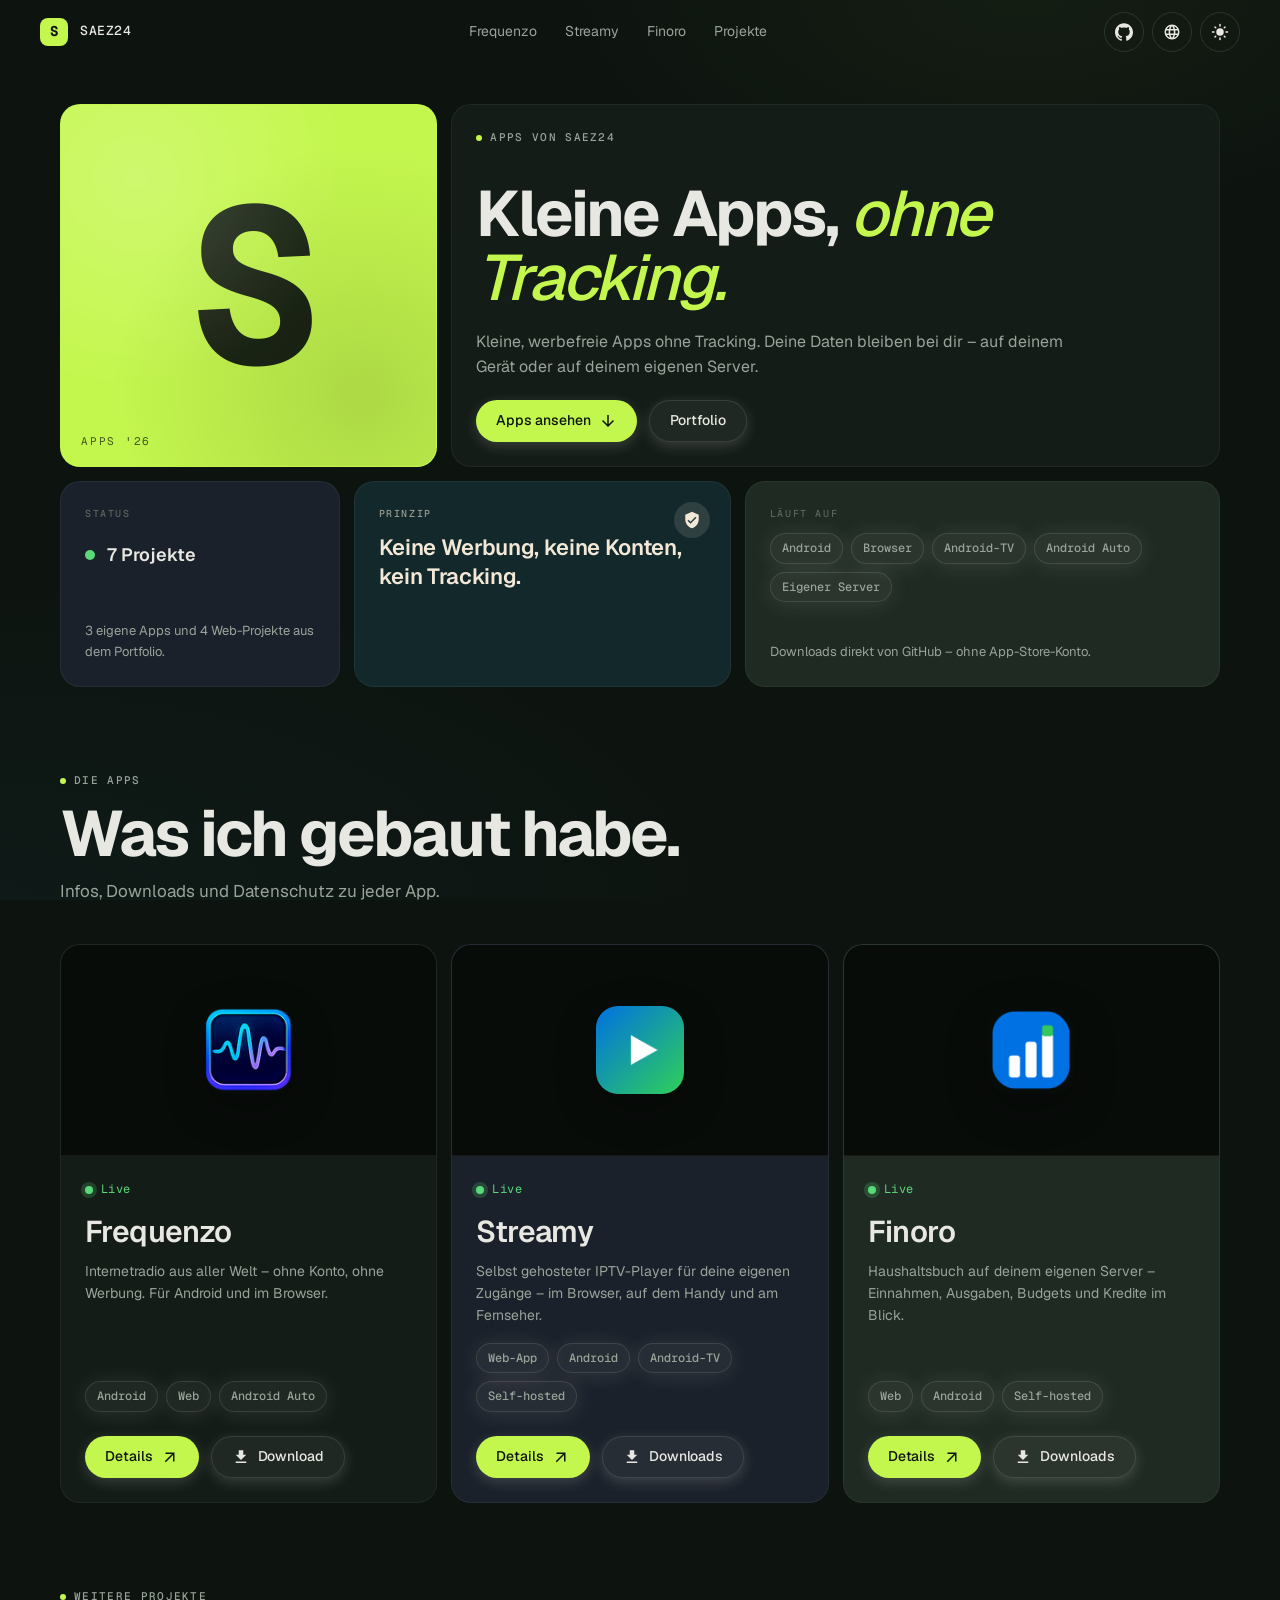
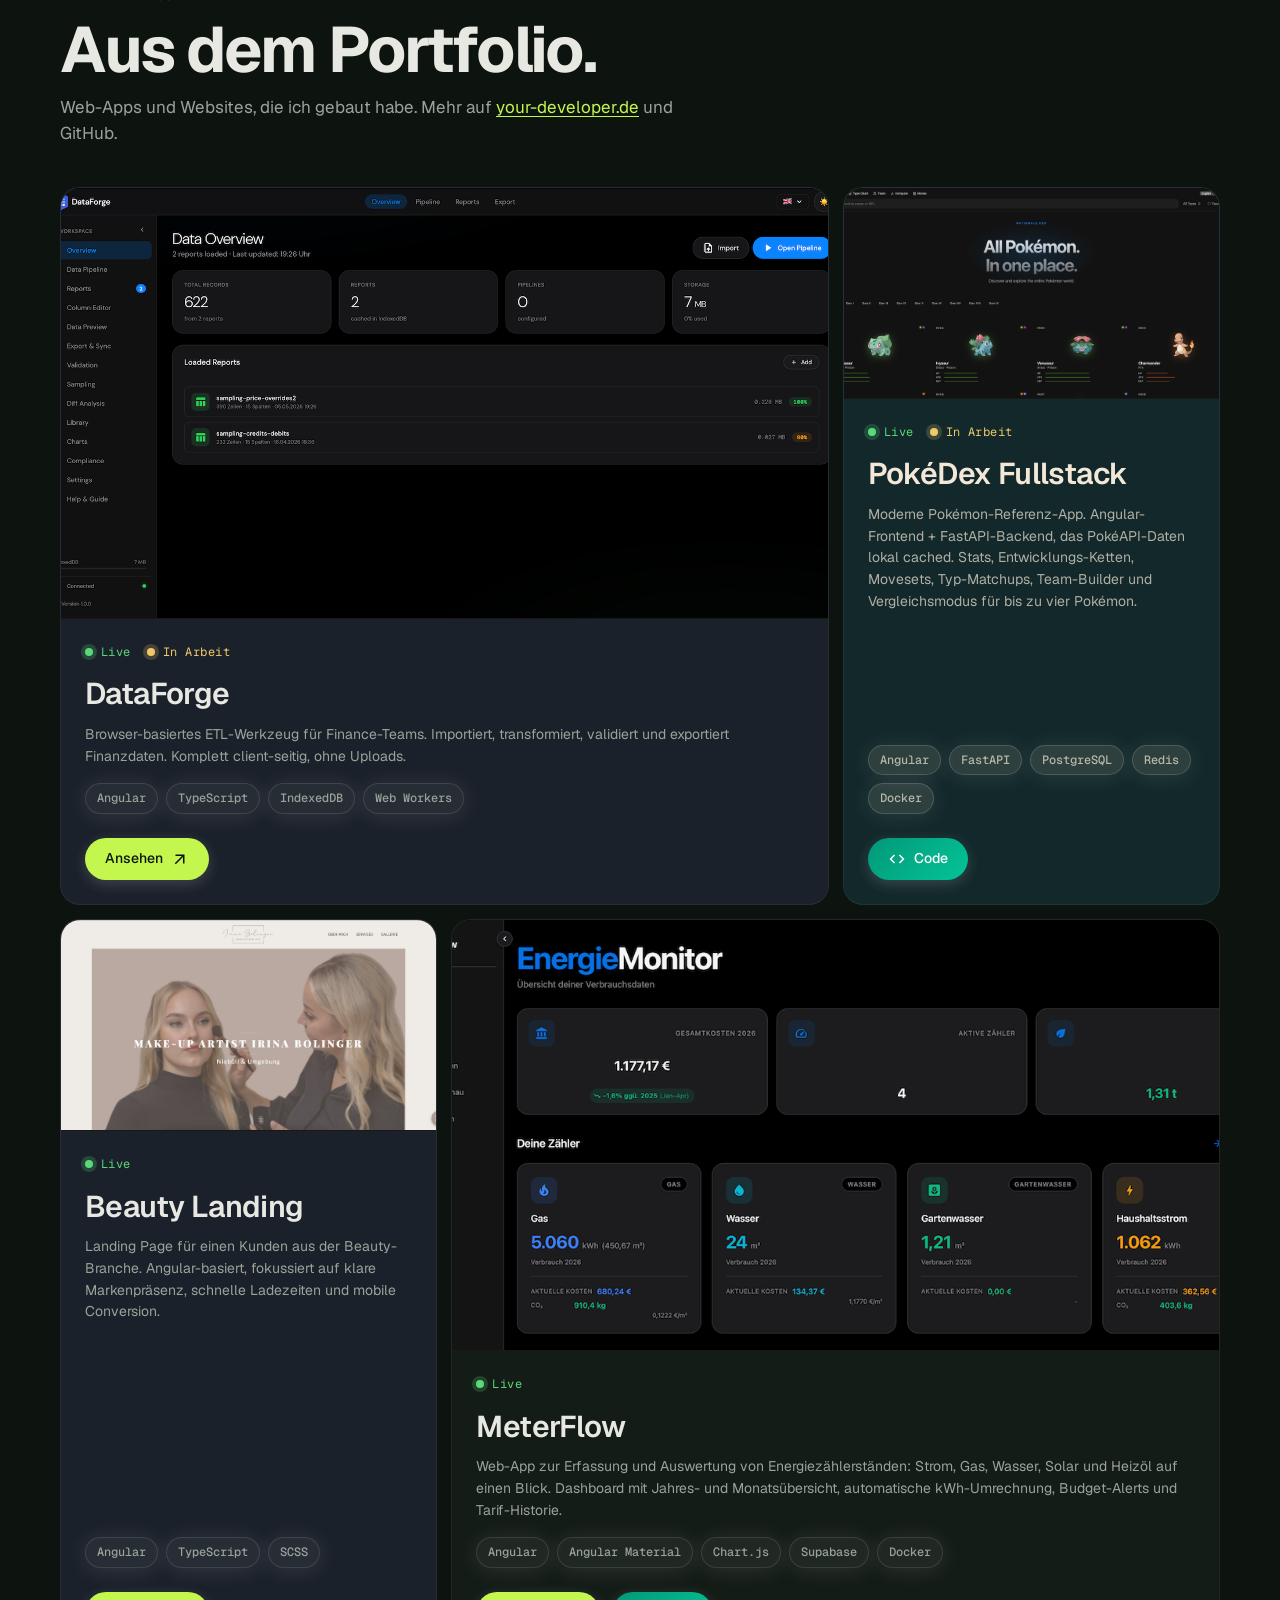
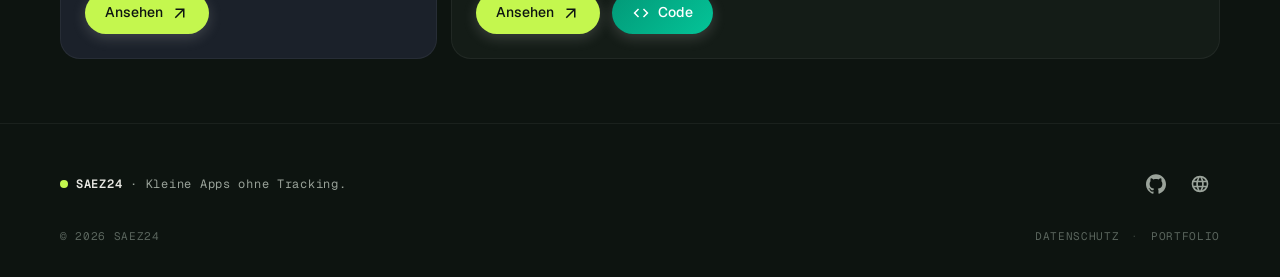
==== commit de7293ce: "Update index.html" ====
--- a/index.html
+++ b/index.html
@@ -98,7 +98,7 @@
         </article>
         <article class="tile project-tile col-4 row-3 tile--sage">
           <div class="project-tile__visual"><img src="/assets/streamy.png" alt="" width="88" height="88"></div>
-          <div class="project-tile__statuses"><span class="status-dot status-dot--live">Live</span><span class="status-dot status-dot--progress">In Arbeit</span></div>
+          <div class="project-tile__statuses"><span class="status-dot status-dot--live">Live</span></div>
           <div class="project-tile__body">
             <h3 class="title project-tile__title"><a href="/streamy/">Streamy</a></h3>
             <p class="project-tile__desc">Selbst gehosteter IPTV-Player für deine eigenen Zugänge – im Browser, auf dem Handy und am Fernseher.</p>
@@ -111,7 +111,7 @@
         </article>
         <article class="tile project-tile col-4 row-3 tile--strong">
           <div class="project-tile__visual"><img src="/assets/finoro.png" alt="" width="88" height="88"></div>
-          <div class="project-tile__statuses"><span class="status-dot status-dot--progress">In Arbeit</span></div>
+          <div class="project-tile__statuses"><span class="status-dot status-dot--live">Live</span></div>
           <div class="project-tile__body">
             <h3 class="title project-tile__title"><a href="/finoro/">Finoro</a></h3>
             <p class="project-tile__desc">Haushaltsbuch auf deinem eigenen Server – Einnahmen, Ausgaben, Budgets und Kredite im Blick.</p>
@@ -119,7 +119,7 @@
           <ul class="chips" role="list"><li class="chip">Web</li><li class="chip">Android</li><li class="chip">Self-hosted</li></ul>
           <div class="actions">
             <a class="btn btn--primary" href="/finoro/">Details<svg class="icon" viewBox="0 0 24 24" aria-hidden="true"><path d="M6 6v2h8.59L5 17.59 6.41 19 16 9.41V18h2V6z"/></svg></a>
-            
+            <a class="btn btn--ghost" href="https://github.com/Saez24/Finoro-App/releases"><svg class="icon" viewBox="0 0 24 24" aria-hidden="true"><path d="M5 20h14v-2H5v2zM19 9h-4V3H9v6H5l7 7 7-7z"/></svg>Downloads</a>
           </div>
         </article>
         </div>
